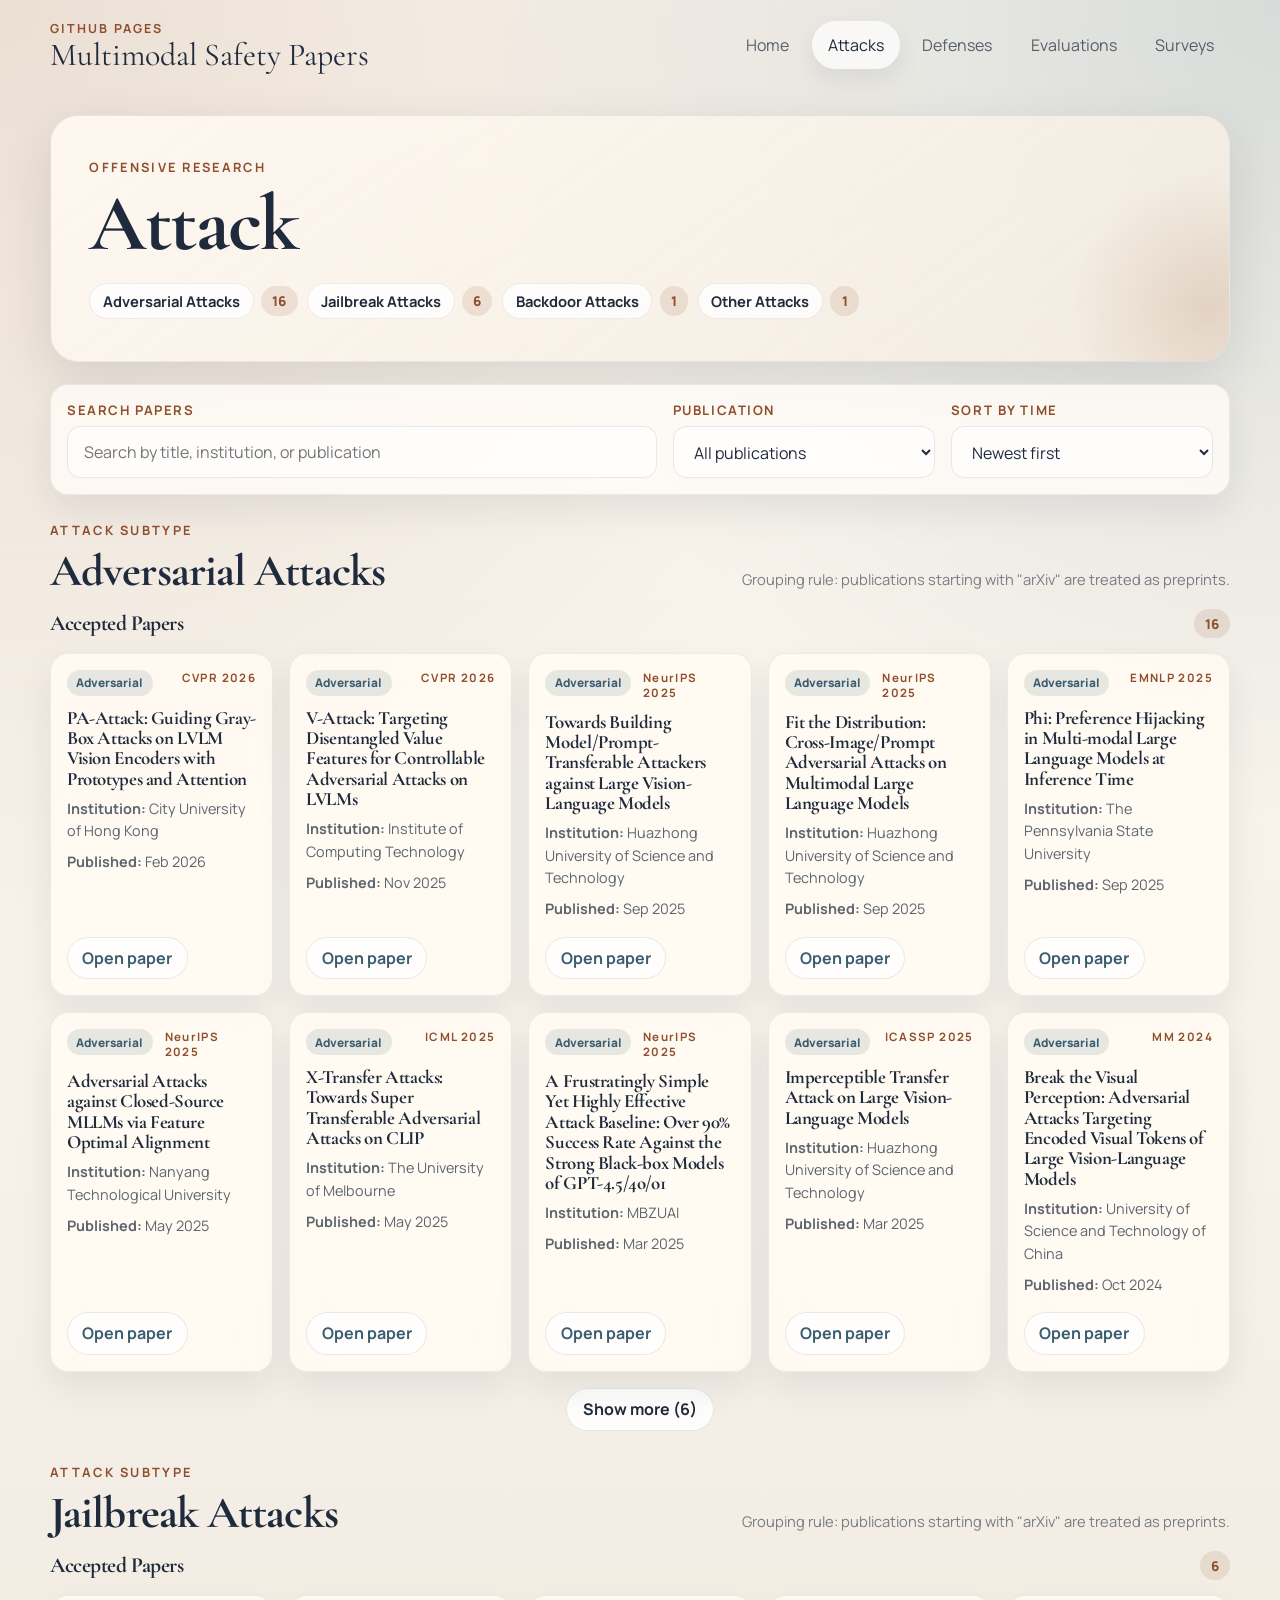
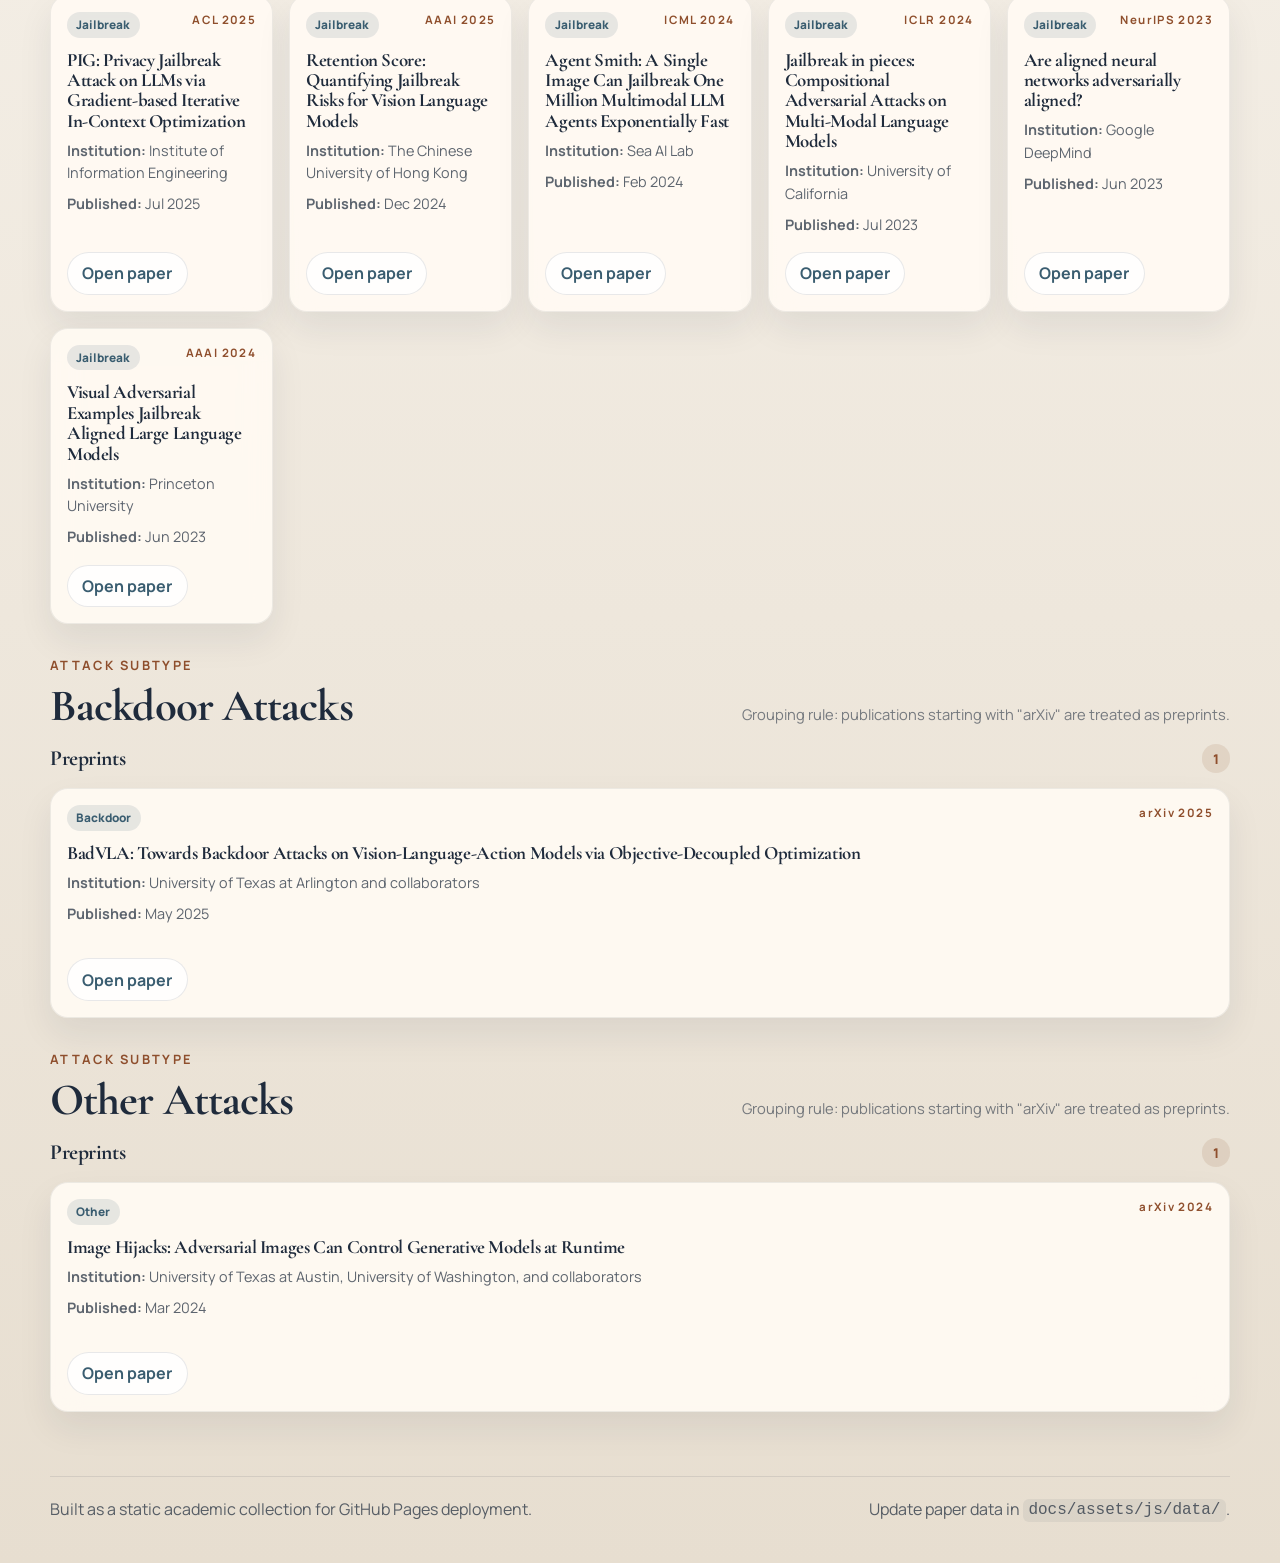
==== docs/attacks.html @ f01f66c7 "Build GitHub Pages site for MLLM attacks and defenses" ====
<!DOCTYPE html>
<html lang="en">
  <head>
    <meta charset="UTF-8" />
    <meta name="viewport" content="width=device-width, initial-scale=1.0" />
    <title>Attack Papers</title>
    <link rel="preconnect" href="https://fonts.googleapis.com" />
    <link rel="preconnect" href="https://fonts.gstatic.com" crossorigin />
    <link
      href="https://fonts.googleapis.com/css2?family=Cormorant+Garamond:wght@500;600;700&family=Manrope:wght@400;500;600;700&display=swap"
      rel="stylesheet"
    />
    <link rel="stylesheet" href="./assets/css/main.css" />
  </head>
  <body data-page="attacks" data-section="attacks">
    <header id="site-header"></header>
    <main class="page-shell">
      <section class="page-hero">
        <p class="eyebrow" id="page-eyebrow"></p>
        <h1 id="page-title"></h1>
        <p class="lead" id="page-description"></p>
        <div class="hero-inline-nav" id="attack-category-nav"></div>
      </section>

      <section class="filter-shell">
        <div class="filter-field">
          <label for="search-input">Search papers</label>
          <input id="search-input" type="search" placeholder="Search by title, institution, or publication" />
        </div>
        <div class="filter-field">
          <label for="publication-filter">Publication</label>
          <select id="publication-filter">
            <option value="">All publications</option>
          </select>
        </div>
        <div class="filter-field">
          <label for="sort-filter">Sort by time</label>
          <select id="sort-filter">
            <option value="newest">Newest first</option>
            <option value="oldest">Oldest first</option>
          </select>
        </div>
      </section>

      <section class="section-block compact">
        <div id="attack-sections"></div>
        <div class="empty-state hidden" id="empty-state">
          No papers match the current filters.
        </div>
      </section>
    </main>
    <footer id="site-footer"></footer>
    <script type="module" src="./assets/js/attacks.js"></script>
  </body>
</html>
---- docs/assets/css/main.css ----
:root {
  --bg: #f5f0e8;
  --bg-deep: #e7ded0;
  --paper: rgba(255, 252, 247, 0.82);
  --paper-strong: rgba(255, 250, 243, 0.94);
  --line: rgba(31, 43, 60, 0.12);
  --ink: #1f2b3c;
  --ink-soft: rgba(31, 43, 60, 0.72);
  --accent: #8f4f2d;
  --accent-soft: rgba(143, 79, 45, 0.12);
  --accent-2: #3a5d70;
  --shadow: 0 18px 50px rgba(31, 43, 60, 0.12);
  --radius-lg: 28px;
  --radius-md: 18px;
  --radius-sm: 12px;
  --max-width: 1180px;
}

* {
  box-sizing: border-box;
}

html {
  scroll-behavior: smooth;
}

body {
  margin: 0;
  color: var(--ink);
  font-family: "Manrope", sans-serif;
  background:
    radial-gradient(circle at top left, rgba(143, 79, 45, 0.14), transparent 28%),
    radial-gradient(circle at top right, rgba(58, 93, 112, 0.18), transparent 24%),
    linear-gradient(180deg, #fbf7f0 0%, var(--bg) 40%, var(--bg-deep) 100%);
  min-height: 100vh;
}

a {
  color: inherit;
  text-decoration: none;
}

code {
  font-family: ui-monospace, SFMono-Regular, Menlo, Consolas, monospace;
  background: rgba(31, 43, 60, 0.06);
  padding: 0.15rem 0.35rem;
  border-radius: 6px;
}

#site-header,
#site-footer,
.page-shell {
  width: min(calc(100% - 2rem), var(--max-width));
  margin: 0 auto;
}

.site-header {
  display: flex;
  align-items: center;
  justify-content: space-between;
  gap: 1rem;
  padding: 1.25rem 0 0.8rem;
}

.brand {
  display: inline-flex;
  flex-direction: column;
  gap: 0.18rem;
}

.brand-mark {
  font-size: 0.78rem;
  letter-spacing: 0.16em;
  text-transform: uppercase;
  color: var(--accent);
  font-weight: 700;
}

.brand-name {
  font-family: "Cormorant Garamond", serif;
  font-size: 2rem;
  line-height: 0.95;
}

.site-nav {
  display: flex;
  align-items: center;
  gap: 0.4rem;
  flex-wrap: wrap;
  justify-content: flex-end;
}

.nav-link {
  padding: 0.8rem 1rem;
  border-radius: 999px;
  color: var(--ink-soft);
  transition: 180ms ease;
}

.nav-link:hover,
.nav-link.active {
  background: rgba(255, 255, 255, 0.72);
  color: var(--ink);
  box-shadow: 0 10px 24px rgba(31, 43, 60, 0.08);
}

.page-shell {
  padding: 2rem 0 4rem;
}

.hero,
.page-hero {
  position: relative;
  overflow: hidden;
  background: linear-gradient(145deg, rgba(255, 250, 243, 0.9), rgba(245, 236, 223, 0.78));
  border: 1px solid rgba(31, 43, 60, 0.08);
  border-radius: var(--radius-lg);
  box-shadow: var(--shadow);
}

.hero {
  display: grid;
  grid-template-columns: minmax(0, 1.4fr) minmax(320px, 0.9fr);
  gap: 2rem;
  padding: 3rem;
}

.page-hero {
  padding: 2.6rem 2.4rem;
}

.hero::after,
.page-hero::after {
  content: "";
  position: absolute;
  inset: auto -10% -35% auto;
  width: 280px;
  height: 280px;
  border-radius: 50%;
  background: radial-gradient(circle, rgba(143, 79, 45, 0.16), transparent 68%);
}

.eyebrow,
.panel-label {
  margin: 0 0 0.7rem;
  font-size: 0.8rem;
  letter-spacing: 0.18em;
  text-transform: uppercase;
  color: var(--accent);
  font-weight: 700;
}

h1,
h2,
h3 {
  margin: 0;
  font-family: "Cormorant Garamond", serif;
  letter-spacing: -0.02em;
}

h1 {
  font-size: clamp(3rem, 7vw, 5rem);
  line-height: 0.92;
  max-width: 10ch;
}

h2 {
  font-size: clamp(2rem, 4vw, 2.8rem);
  line-height: 0.96;
}

h3 {
  font-size: 1.6rem;
  line-height: 1;
}

.lead,
.section-note,
.paper-meta,
.paper-institution,
.footer-copy,
.principle-card p,
.panel-list,
.empty-state {
  color: var(--ink-soft);
  line-height: 1.7;
}

.lead {
  max-width: 62ch;
  margin: 1.15rem 0 0;
  font-size: 1.05rem;
}

.hero-actions {
  display: flex;
  flex-wrap: wrap;
  gap: 0.85rem;
  margin-top: 1.8rem;
}

.button {
  display: inline-flex;
  align-items: center;
  justify-content: center;
  min-height: 48px;
  padding: 0.85rem 1.2rem;
  border-radius: 999px;
  font-weight: 700;
  transition: transform 180ms ease, box-shadow 180ms ease, background 180ms ease;
}

.button:hover {
  transform: translateY(-1px);
}

.button-primary {
  background: var(--ink);
  color: #fff8f1;
  box-shadow: 0 16px 28px rgba(31, 43, 60, 0.18);
}

.button-secondary {
  background: rgba(255, 255, 255, 0.7);
  border: 1px solid rgba(31, 43, 60, 0.08);
}

.hero-panel,
.principle-card,
.paper-card,
.section-card,
.filter-shell {
  background: var(--paper);
  backdrop-filter: blur(14px);
  border: 1px solid rgba(31, 43, 60, 0.08);
  box-shadow: 0 16px 34px rgba(31, 43, 60, 0.08);
}

.hero-panel {
  border-radius: 24px;
  padding: 1.5rem;
  align-self: stretch;
}

.panel-list {
  padding-left: 1.1rem;
  margin: 0 0 1.5rem;
}

.panel-list li + li {
  margin-top: 0.55rem;
}

.stats-grid,
.section-grid,
.paper-grid,
.principle-grid {
  display: grid;
  gap: 1rem;
}

.stats-grid {
  grid-template-columns: repeat(3, minmax(0, 1fr));
}

.stat-card {
  border-radius: var(--radius-md);
  padding: 0.9rem;
  background: rgba(255, 255, 255, 0.78);
  border: 1px solid rgba(31, 43, 60, 0.08);
}

.stat-value {
  display: block;
  font-size: 1.7rem;
  font-weight: 800;
  color: var(--accent-2);
}

.stat-label {
  font-size: 0.82rem;
  color: var(--ink-soft);
}

.section-block {
  margin-top: 2.2rem;
}

.section-block.compact {
  margin-top: 1.6rem;
}

.section-heading {
  display: flex;
  align-items: end;
  justify-content: space-between;
  gap: 1rem;
  margin-bottom: 1rem;
}

.section-note {
  max-width: 34rem;
  margin: 0;
  text-align: right;
}

.heading-inline {
  display: flex;
  align-items: center;
  gap: 0.9rem;
  flex-wrap: wrap;
}

.hero-inline-nav {
  display: flex;
  align-items: center;
  gap: 0.6rem;
  flex-wrap: wrap;
  margin-top: 1.4rem;
}

.section-grid {
  grid-template-columns: repeat(auto-fit, minmax(230px, 1fr));
}

.subsection-block + .subsection-block {
  margin-top: 2rem;
}

.section-card,
.paper-card,
.principle-card {
  border-radius: var(--radius-md);
  padding: 1.3rem;
}

.section-card {
  display: flex;
  flex-direction: column;
  gap: 0.9rem;
}

.section-card-top {
  display: flex;
  align-items: flex-start;
  justify-content: space-between;
  gap: 1rem;
}

.section-kicker {
  margin: 0;
  color: var(--accent);
  font-size: 0.84rem;
  font-weight: 700;
  text-transform: uppercase;
  letter-spacing: 0.14em;
}

.section-card p {
  margin: 0;
  color: var(--ink-soft);
  line-height: 1.65;
}

.section-count {
  padding: 0.35rem 0.7rem;
  border-radius: 999px;
  background: var(--accent-soft);
  color: var(--accent);
  font-size: 0.84rem;
  font-weight: 800;
}

.text-link {
  font-weight: 700;
  color: var(--accent-2);
}

.muted-link {
  font-weight: 700;
  color: rgba(31, 43, 60, 0.48);
}

.paper-grid {
  grid-template-columns: repeat(auto-fit, minmax(220px, 1fr));
}

.grouping-note {
  color: rgba(31, 43, 60, 0.58);
  font-size: 0.92rem;
}

.inline-nav {
  display: flex;
  align-items: center;
  gap: 0.6rem;
  flex-wrap: wrap;
}

.inline-nav-item {
  display: inline-flex;
  align-items: center;
  gap: 0.45rem;
}

.inline-nav-link {
  display: inline-flex;
  align-items: center;
  min-height: 34px;
  padding: 0.45rem 0.8rem;
  border-radius: 999px;
  background: rgba(255, 255, 255, 0.78);
  border: 1px solid rgba(31, 43, 60, 0.08);
  color: var(--ink);
  font-size: 0.92rem;
  font-weight: 700;
}

.inline-nav-link.disabled {
  color: rgba(31, 43, 60, 0.42);
}

.paper-bucket + .paper-bucket {
  margin-top: 1.2rem;
}

.paper-bucket-stack {
  display: block;
}

.expandable-paper-group:not(.expanded) .paper-card-collapsed {
  display: none;
}

.expandable-paper-group:not(.expanded) .bucket-hidden-until-expand {
  display: none;
}

.paper-bucket-head {
  display: flex;
  align-items: center;
  justify-content: space-between;
  gap: 1rem;
  margin-bottom: 0.9rem;
}

.paper-bucket-head h3 {
  font-size: 1.35rem;
}

.paper-expand-actions {
  display: flex;
  justify-content: center;
  margin-top: 1rem;
}

.paper-expand-toggle {
  min-height: 40px;
  padding: 0.6rem 1rem;
  border: 1px solid rgba(31, 43, 60, 0.1);
  border-radius: 999px;
  background: rgba(255, 255, 255, 0.84);
  color: var(--ink);
  font: inherit;
  font-weight: 700;
  cursor: pointer;
}

.paper-expand-toggle:hover {
  background: rgba(255, 255, 255, 0.98);
}

.paper-card {
  display: flex;
  flex-direction: column;
  gap: 0.75rem;
  padding: 1rem;
  min-height: 230px;
  border-radius: var(--radius-md);
  background: var(--paper-strong);
  border: 1px solid rgba(31, 43, 60, 0.08);
  box-shadow: 0 16px 34px rgba(31, 43, 60, 0.08);
  overflow: hidden;
}

.paper-card-top {
  display: flex;
  align-items: flex-start;
  justify-content: space-between;
  gap: 0.75rem;
}

.paper-badge {
  display: inline-flex;
  align-items: center;
  gap: 0.35rem;
  padding: 0.28rem 0.58rem;
  border-radius: 999px;
  background: rgba(58, 93, 112, 0.12);
  color: var(--accent-2);
  font-size: 0.74rem;
  font-weight: 800;
}

.paper-publication {
  font-size: 0.72rem;
  letter-spacing: 0.12em;
  color: var(--accent);
  font-weight: 700;
}

.paper-title {
  font-size: 1.18rem;
  line-height: 1.08;
}

.paper-front-copy {
  display: flex;
  flex-direction: column;
  gap: 0.55rem;
  flex: 1;
}

.paper-institution,
.paper-meta {
  margin: 0;
  font-size: 0.9rem;
  line-height: 1.55;
}

.paper-actions {
  margin-top: auto;
  padding-top: 0.25rem;
}

.paper-link {
  display: inline-flex;
  align-items: center;
  gap: 0.5rem;
  font-weight: 700;
  color: var(--accent-2);
}

.paper-button {
  min-height: 38px;
  padding: 0.58rem 0.9rem;
  border-radius: 999px;
  background: rgba(255, 255, 255, 0.84);
  border: 1px solid rgba(31, 43, 60, 0.1);
}

.filter-shell {
  display: grid;
  grid-template-columns: minmax(0, 1.8fr) minmax(220px, 0.8fr) minmax(200px, 0.8fr);
  gap: 1rem;
  border-radius: var(--radius-md);
  padding: 1rem;
  margin-top: 1.4rem;
}

.filter-field {
  display: flex;
  flex-direction: column;
  gap: 0.45rem;
}

.filter-field label {
  font-size: 0.82rem;
  text-transform: uppercase;
  letter-spacing: 0.12em;
  color: var(--accent);
  font-weight: 700;
}

.filter-field input,
.filter-field select {
  width: 100%;
  height: 52px;
  min-height: 52px;
  border: 1px solid rgba(31, 43, 60, 0.1);
  border-radius: 14px;
  padding: 0.85rem 1rem;
  background: rgba(255, 255, 255, 0.72);
  color: var(--ink);
  font: inherit;
}

.principle-grid {
  grid-template-columns: repeat(auto-fit, minmax(230px, 1fr));
}

.empty-state {
  margin-top: 1rem;
  padding: 1.2rem 1.4rem;
  border-radius: var(--radius-md);
  background: rgba(255, 255, 255, 0.65);
  border: 1px dashed rgba(31, 43, 60, 0.16);
}

.year-share-card {
  border-radius: var(--radius-md);
  padding: 1.3rem;
  background: var(--paper-strong);
  border: 1px solid rgba(31, 43, 60, 0.08);
  box-shadow: 0 16px 34px rgba(31, 43, 60, 0.08);
}

.share-bar {
  width: 100%;
  height: 12px;
  border-radius: 999px;
  background: rgba(31, 43, 60, 0.08);
  overflow: hidden;
}

.share-bar-fill {
  display: block;
  height: 100%;
  border-radius: inherit;
  background: linear-gradient(90deg, var(--accent), var(--accent-2));
}

.hidden {
  display: none;
}

.site-footer {
  padding: 0 0 2.5rem;
}

.footer-card {
  border-top: 1px solid rgba(31, 43, 60, 0.1);
  padding-top: 1.2rem;
  display: flex;
  justify-content: space-between;
  gap: 1rem;
  flex-wrap: wrap;
}

.footer-copy {
  margin: 0;
}

.back-to-top {
  position: fixed;
  right: 22px;
  bottom: 22px;
  z-index: 30;
  min-height: 44px;
  padding: 0.7rem 0.95rem;
  border: 1px solid rgba(31, 43, 60, 0.12);
  border-radius: 999px;
  background: rgba(255, 251, 245, 0.92);
  color: var(--ink);
  box-shadow: 0 16px 32px rgba(31, 43, 60, 0.16);
  font: inherit;
  font-weight: 800;
  cursor: pointer;
  opacity: 0;
  pointer-events: none;
  transform: translateY(8px);
  transition: opacity 180ms ease, transform 180ms ease, background 180ms ease;
}

.back-to-top.visible {
  opacity: 1;
  pointer-events: auto;
  transform: translateY(0);
}

.back-to-top:hover {
  background: rgba(255, 255, 255, 0.98);
}

@media (max-width: 900px) {
  .hero {
    grid-template-columns: 1fr;
    padding: 2.2rem;
  }

  .section-heading,
  .footer-card {
    align-items: flex-start;
    flex-direction: column;
  }

  .section-note {
    text-align: left;
  }

  .filter-shell {
    grid-template-columns: 1fr;
  }
}

@media (max-width: 640px) {
  #site-header,
  #site-footer,
  .page-shell {
    width: min(calc(100% - 1.2rem), var(--max-width));
  }

  .site-header {
    flex-direction: column;
    align-items: flex-start;
  }

  .site-nav {
    justify-content: flex-start;
  }

  .hero,
  .page-hero {
    padding: 1.5rem;
  }

  .paper-grid,
  .section-grid,
  .principle-grid {
    grid-template-columns: 1fr;
  }
}
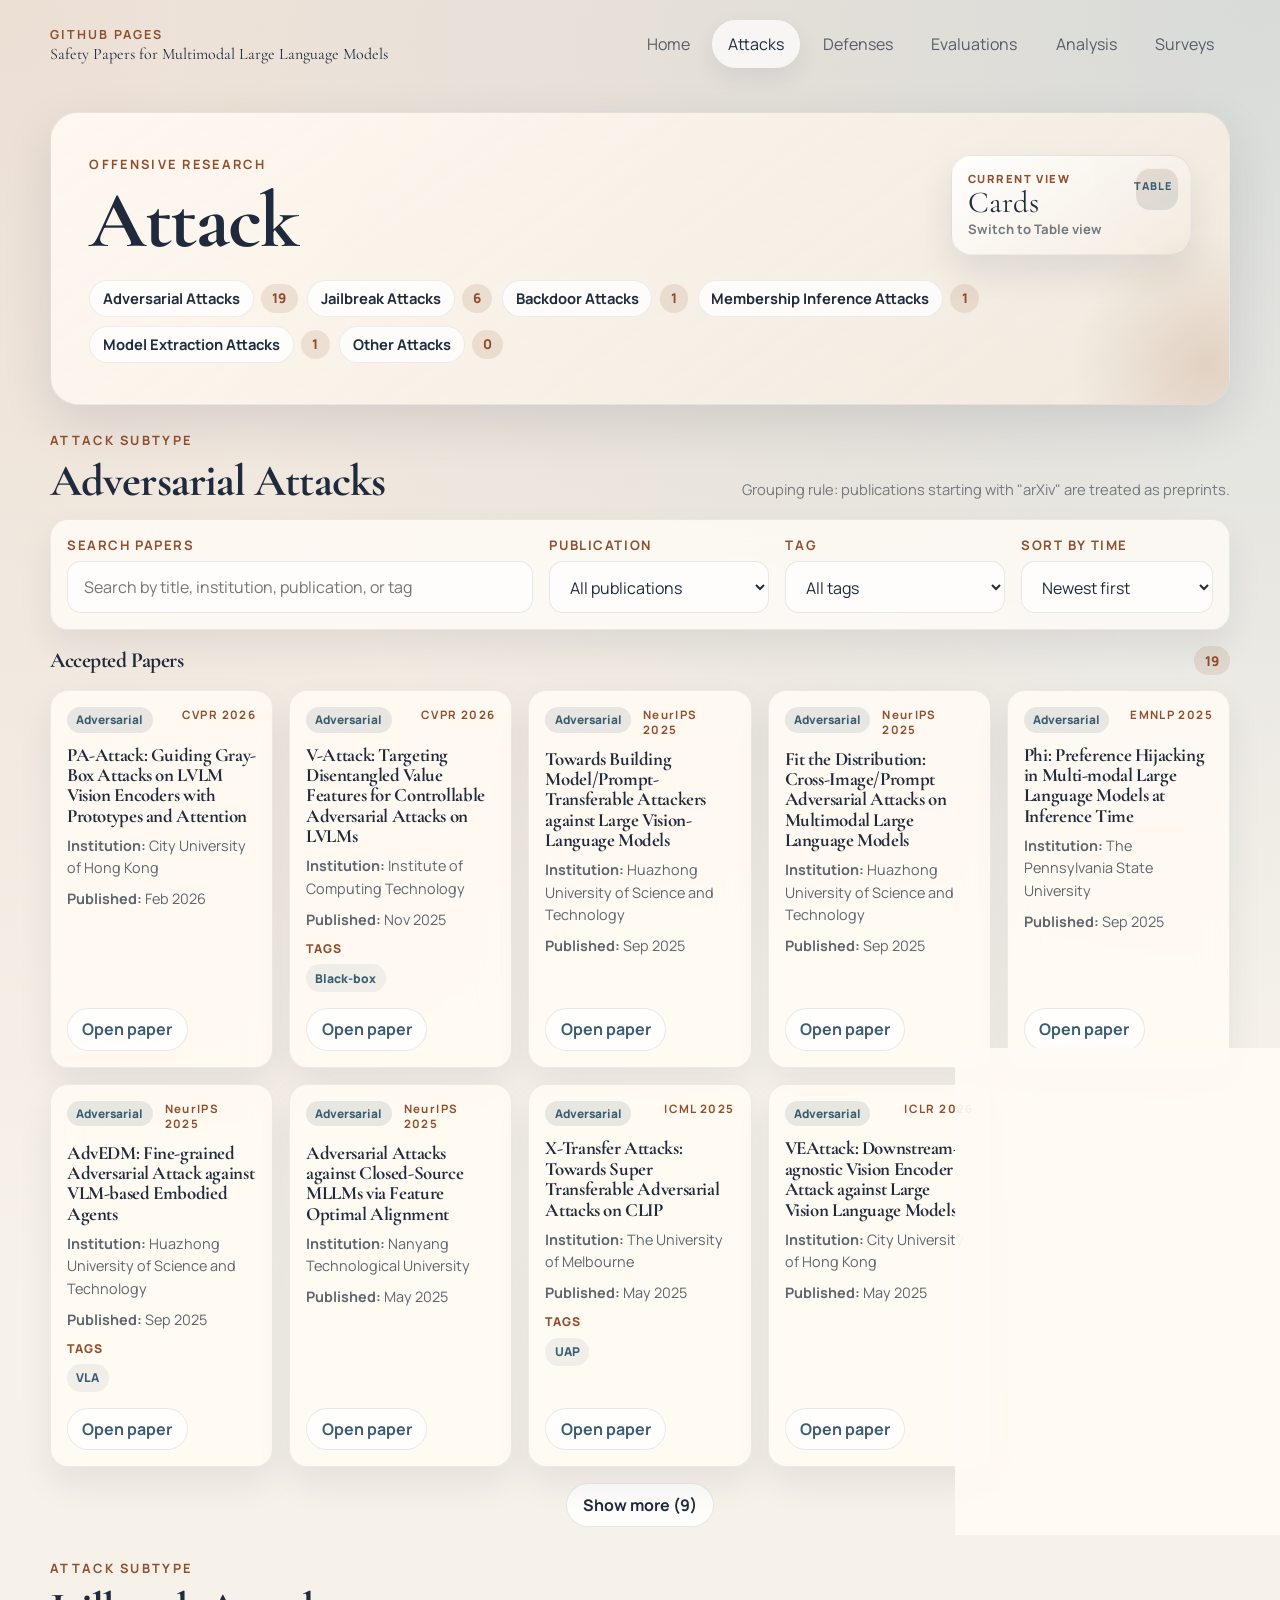
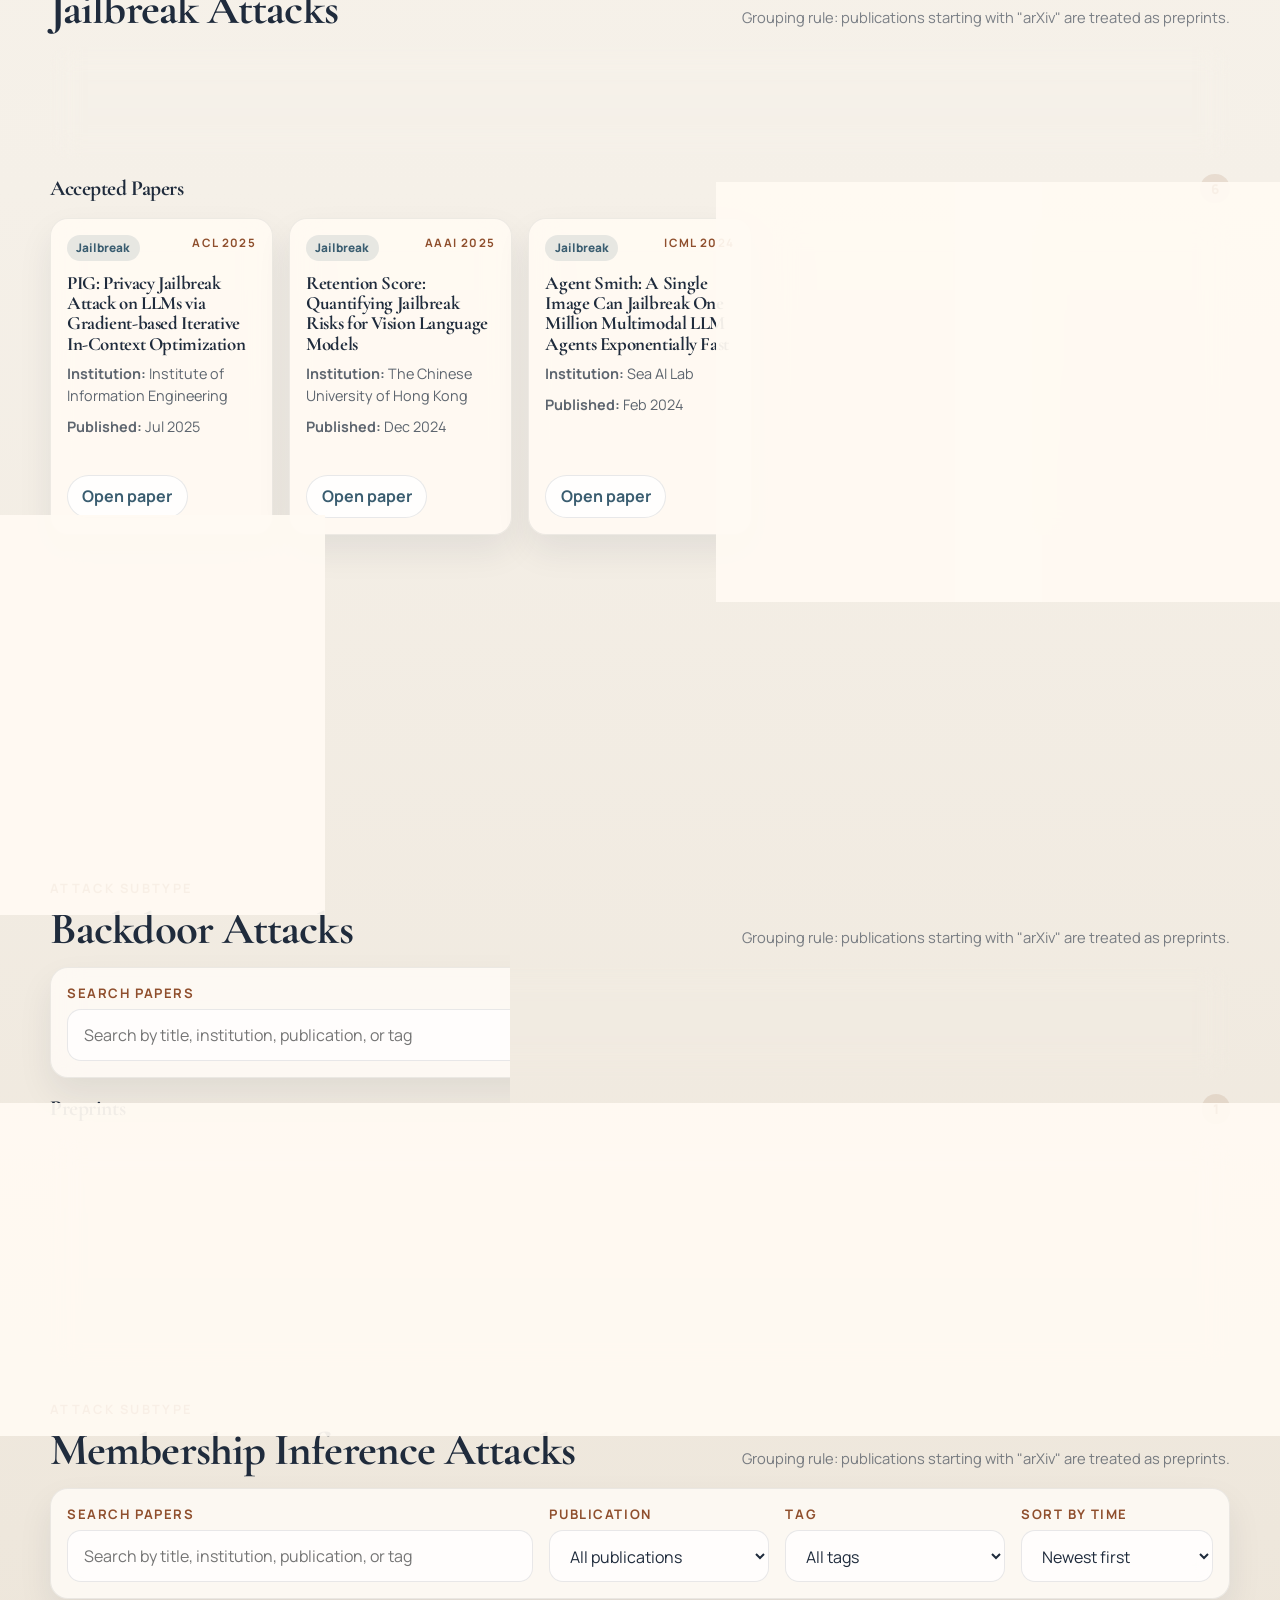
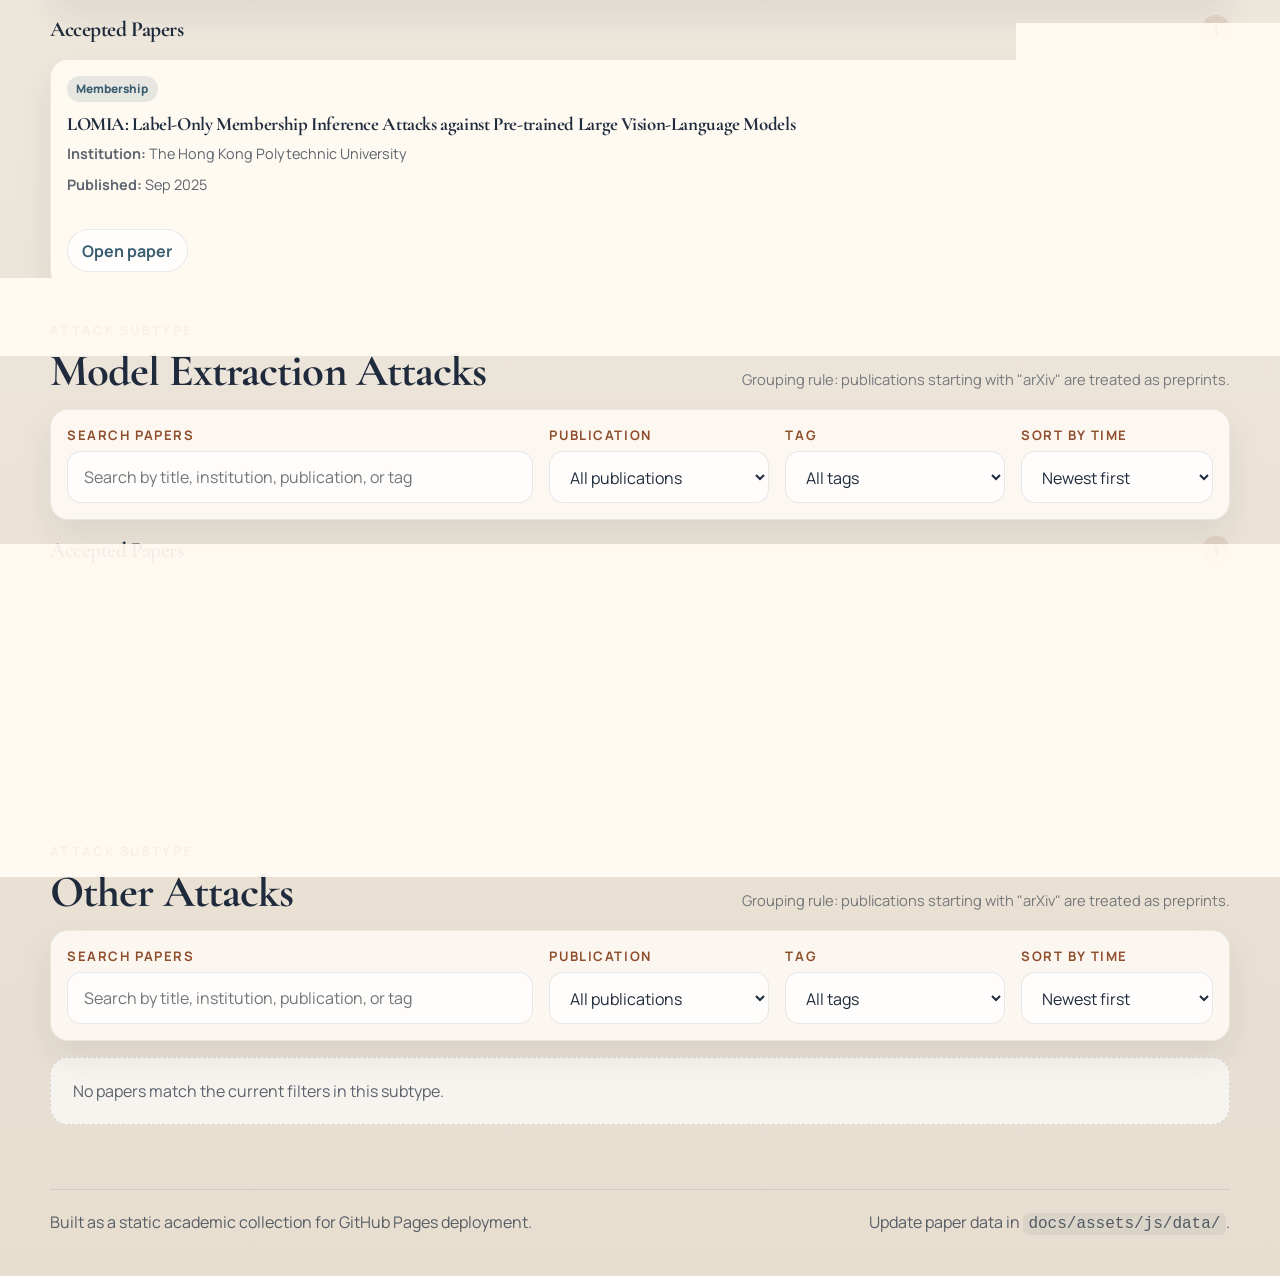
==== commit 8c981546: "Add analysis section and refine attack/defense taxonomy" ====
--- a/docs/attacks.html
+++ b/docs/attacks.html
@@ -16,32 +16,20 @@
     <header id="site-header"></header>
     <main class="page-shell">
       <section class="page-hero">
-        <p class="eyebrow" id="page-eyebrow"></p>
-        <h1 id="page-title"></h1>
-        <p class="lead" id="page-description"></p>
+        <div class="page-hero-top">
+          <div>
+            <p class="eyebrow" id="page-eyebrow"></p>
+            <h1 id="page-title"></h1>
+            <p class="lead" id="page-description"></p>
+          </div>
+          <div class="hero-view-control filter-field">
+            <button id="view-toggle" class="view-toggle" type="button" aria-pressed="false">
+              Card view
+            </button>
+          </div>
+        </div>
         <div class="hero-inline-nav" id="attack-category-nav"></div>
       </section>
-
-      <section class="filter-shell">
-        <div class="filter-field">
-          <label for="search-input">Search papers</label>
-          <input id="search-input" type="search" placeholder="Search by title, institution, or publication" />
-        </div>
-        <div class="filter-field">
-          <label for="publication-filter">Publication</label>
-          <select id="publication-filter">
-            <option value="">All publications</option>
-          </select>
-        </div>
-        <div class="filter-field">
-          <label for="sort-filter">Sort by time</label>
-          <select id="sort-filter">
-            <option value="newest">Newest first</option>
-            <option value="oldest">Oldest first</option>
-          </select>
-        </div>
-      </section>
-
       <section class="section-block compact">
         <div id="attack-sections"></div>
         <div class="empty-state hidden" id="empty-state">
--- a/docs/assets/css/main.css
+++ b/docs/assets/css/main.css
@@ -78,8 +78,10 @@
 
 .brand-name {
   font-family: "Cormorant Garamond", serif;
-  font-size: 2rem;
-  line-height: 0.95;
+  font-size: clamp(0.9rem, 1.25vw, 1.15rem);
+  line-height: 1;
+  max-width: none;
+  white-space: nowrap;
 }
 
 .site-nav {
@@ -127,6 +129,118 @@
 
 .page-hero {
   padding: 2.6rem 2.4rem;
+}
+
+.page-hero-top {
+  display: flex;
+  align-items: flex-start;
+  justify-content: space-between;
+  gap: 1.2rem;
+}
+
+.page-hero-top > div:first-child {
+  min-width: 0;
+}
+
+.hero-view-control {
+  width: min(240px, 100%);
+  flex: 0 0 240px;
+}
+
+.view-toggle {
+  width: 100%;
+  min-height: 88px;
+  position: relative;
+  overflow: hidden;
+  display: grid;
+  grid-template-columns: 1fr;
+  gap: 0.2rem;
+  border: 1px solid rgba(31, 43, 60, 0.08);
+  border-radius: 20px;
+  padding: 0.95rem 1rem 1rem;
+  background:
+    linear-gradient(145deg, rgba(255, 255, 255, 0.94), rgba(244, 235, 223, 0.9)),
+    radial-gradient(circle at top right, rgba(58, 93, 112, 0.12), transparent 48%);
+  color: var(--ink);
+  font: inherit;
+  text-align: left;
+  cursor: pointer;
+  box-shadow: 0 18px 36px rgba(31, 43, 60, 0.1);
+  transition:
+    transform 180ms ease,
+    box-shadow 180ms ease,
+    border-color 180ms ease,
+    background 180ms ease;
+}
+
+.view-toggle::before {
+  content: "";
+  position: absolute;
+  top: 12px;
+  right: 12px;
+  width: 42px;
+  height: 42px;
+  border-radius: 14px;
+  background:
+    linear-gradient(145deg, rgba(143, 79, 45, 0.16), rgba(58, 93, 112, 0.14));
+  box-shadow: inset 0 1px 0 rgba(255, 255, 255, 0.55);
+}
+
+.view-toggle::after {
+  content: attr(data-next-view);
+  position: absolute;
+  top: 22px;
+  right: 18px;
+  font-size: 0.68rem;
+  font-weight: 800;
+  letter-spacing: 0.08em;
+  text-transform: uppercase;
+  color: var(--accent-2);
+}
+
+.view-toggle:hover {
+  transform: translateY(-1px);
+  box-shadow: 0 22px 40px rgba(31, 43, 60, 0.14);
+  border-color: rgba(58, 93, 112, 0.18);
+}
+
+.view-toggle:active {
+  transform: translateY(1px);
+}
+
+.view-toggle[data-view-mode="table"] {
+  background:
+    linear-gradient(145deg, rgba(245, 251, 253, 0.96), rgba(228, 240, 245, 0.94)),
+    radial-gradient(circle at top right, rgba(58, 93, 112, 0.18), transparent 48%);
+  border-color: rgba(58, 93, 112, 0.16);
+}
+
+.view-toggle-kicker,
+.view-toggle-mode,
+.view-toggle-hint {
+  position: relative;
+  z-index: 1;
+}
+
+.view-toggle-kicker {
+  font-size: 0.7rem;
+  font-weight: 800;
+  letter-spacing: 0.14em;
+  text-transform: uppercase;
+  color: var(--accent);
+}
+
+.view-toggle-mode {
+  font-family: "Cormorant Garamond", serif;
+  font-size: 1.9rem;
+  line-height: 0.9;
+  color: var(--ink);
+}
+
+.view-toggle-hint {
+  font-size: 0.82rem;
+  color: rgba(31, 43, 60, 0.62);
+  font-weight: 700;
 }
 
 .hero::after,
@@ -162,6 +276,15 @@
   font-size: clamp(3rem, 7vw, 5rem);
   line-height: 0.92;
   max-width: 10ch;
+}
+
+.hero-copy h1 {
+  max-width: 16ch;
+  font-size: clamp(2.55rem, 5.6vw, 4.35rem);
+}
+
+.hero-nowrap {
+  white-space: nowrap;
 }
 
 h2 {
@@ -432,6 +555,10 @@
   display: none;
 }
 
+.expandable-paper-group:not(.expanded) .paper-row-collapsed {
+  display: none;
+}
+
 .expandable-paper-group:not(.expanded) .bucket-hidden-until-expand {
   display: none;
 }
@@ -521,6 +648,38 @@
   flex: 1;
 }
 
+.paper-tag-group {
+  display: flex;
+  flex-direction: column;
+  gap: 0.45rem;
+}
+
+.paper-tag-label {
+  font-size: 0.76rem;
+  font-weight: 800;
+  letter-spacing: 0.08em;
+  text-transform: uppercase;
+  color: var(--accent);
+}
+
+.paper-tags {
+  display: flex;
+  flex-wrap: wrap;
+  gap: 0.45rem;
+}
+
+.paper-tag {
+  display: inline-flex;
+  align-items: center;
+  min-height: 28px;
+  padding: 0.22rem 0.58rem;
+  border-radius: 999px;
+  background: rgba(58, 93, 112, 0.08);
+  color: var(--accent-2);
+  font-size: 0.76rem;
+  font-weight: 800;
+}
+
 .paper-institution,
 .paper-meta {
   margin: 0;
@@ -551,11 +710,20 @@
 
 .filter-shell {
   display: grid;
-  grid-template-columns: minmax(0, 1.8fr) minmax(220px, 0.8fr) minmax(200px, 0.8fr);
+  grid-template-columns:
+    minmax(0, 1.7fr)
+    minmax(220px, 0.8fr)
+    minmax(200px, 0.8fr)
+    minmax(180px, 0.7fr);
   gap: 1rem;
   border-radius: var(--radius-md);
   padding: 1rem;
   margin-top: 1.4rem;
+}
+
+.subtype-filter-shell {
+  margin-top: 0;
+  margin-bottom: 1rem;
 }
 
 .filter-field {
@@ -585,6 +753,76 @@
   font: inherit;
 }
 
+.paper-table-shell {
+  overflow-x: auto;
+  border-radius: var(--radius-md);
+  background: rgba(255, 255, 255, 0.8);
+  border: 1px solid rgba(31, 43, 60, 0.08);
+  box-shadow: 0 16px 34px rgba(31, 43, 60, 0.06);
+}
+
+.paper-table {
+  width: 100%;
+  min-width: 880px;
+  border-collapse: collapse;
+}
+
+.paper-table th,
+.paper-table td {
+  padding: 0.95rem 1rem;
+  border-bottom: 1px solid rgba(31, 43, 60, 0.08);
+  text-align: left;
+  vertical-align: top;
+}
+
+.paper-table th {
+  font-size: 0.8rem;
+  text-transform: uppercase;
+  letter-spacing: 0.1em;
+  color: var(--accent);
+  font-weight: 800;
+  background: rgba(247, 243, 236, 0.92);
+}
+
+.paper-table tbody tr:last-child td {
+  border-bottom: none;
+}
+
+.paper-table-title {
+  min-width: 280px;
+  font-weight: 700;
+  color: var(--ink);
+  line-height: 1.45;
+}
+
+.paper-table-type {
+  width: 120px;
+}
+
+.paper-table-tags {
+  min-width: 180px;
+}
+
+.table-badge {
+  white-space: nowrap;
+}
+
+.table-tag {
+  margin: 0 0.35rem 0.35rem 0;
+}
+
+.paper-table-link {
+  display: inline-flex;
+  align-items: center;
+  min-height: 34px;
+  padding: 0.45rem 0.8rem;
+  border-radius: 999px;
+  background: rgba(58, 93, 112, 0.08);
+  color: var(--accent-2);
+  font-weight: 800;
+  white-space: nowrap;
+}
+
 .principle-grid {
   grid-template-columns: repeat(auto-fit, minmax(230px, 1fr));
 }
@@ -678,6 +916,15 @@
     padding: 2.2rem;
   }
 
+  .page-hero-top {
+    flex-direction: column;
+  }
+
+  .hero-view-control {
+    width: 100%;
+    flex-basis: auto;
+  }
+
   .section-heading,
   .footer-card {
     align-items: flex-start;
